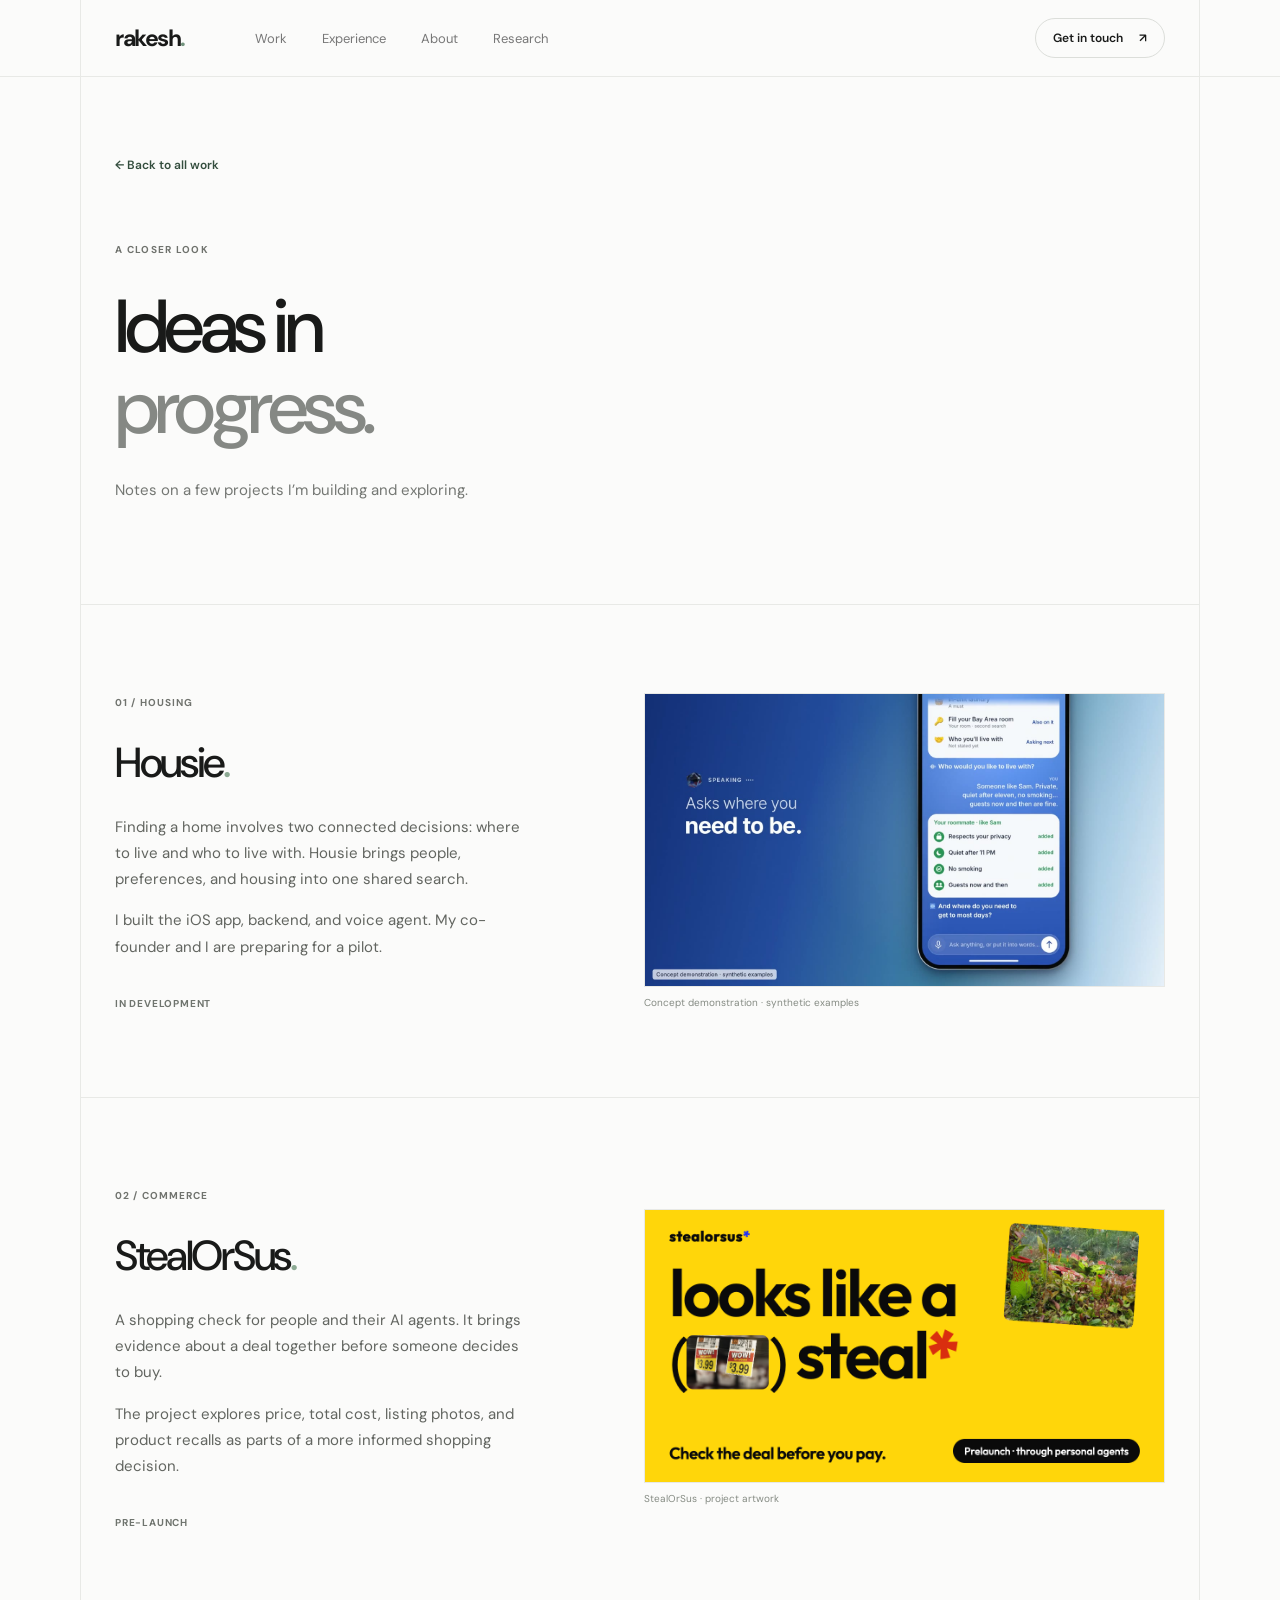
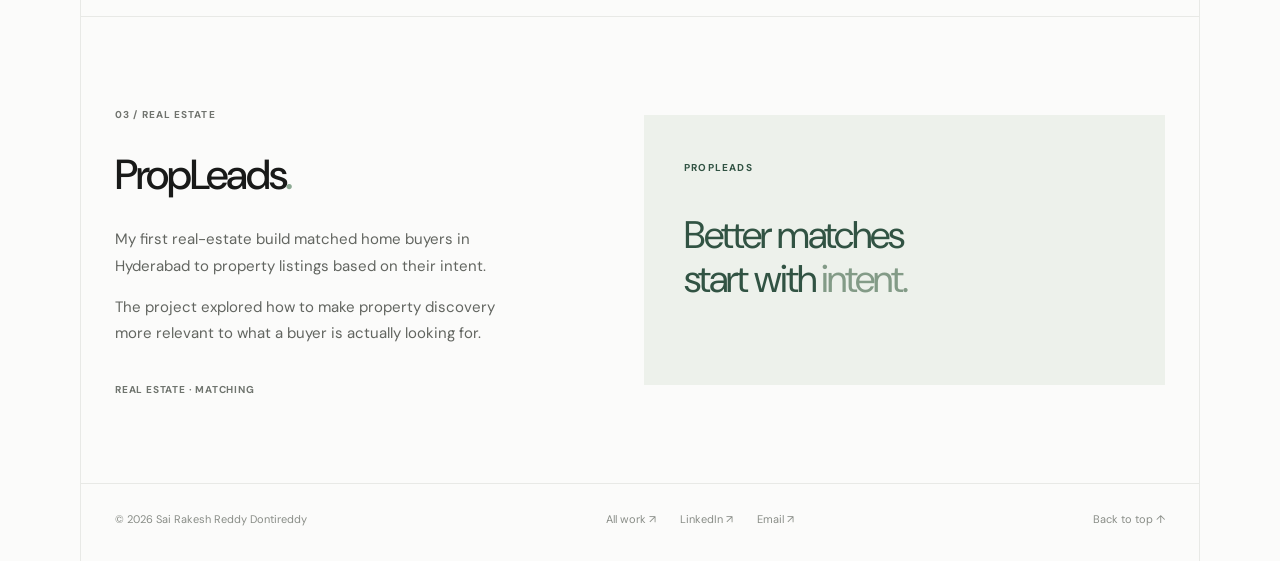
==== projects.html @ 5aecff78 "Link projects and refresh experience from LinkedIn" ====
<!doctype html>
<html lang="en">
<head>
  <meta charset="utf-8">
  <meta name="viewport" content="width=device-width, initial-scale=1">
  <meta name="description" content="A closer look at projects by Rakesh Reddy.">
  <title>Project notes — Rakesh Reddy</title>
  <link rel="stylesheet" href="style.css">
</head>
<body>
  <a class="skip" href="#main">Skip to content</a>
  <header class="topbar"><div class="topbar-inner frame"><a class="wordmark" href="index.html#top" aria-label="Rakesh Reddy, home">rakesh<span>.</span></a><nav aria-label="Main navigation"><a href="index.html#work">Work</a><a href="index.html#experience">Experience</a><a href="index.html#about">About</a><a href="index.html#research">Research</a></nav><a class="contact-link" href="mailto:rakeshreddyd56@gmail.com">Get in touch <span aria-hidden="true">↗</span></a></div></header>
  <main id="main" class="frame project-notes">
    <div class="notes-intro"><a class="back-link" href="index.html#work">← Back to all work</a><p class="eyebrow">A CLOSER LOOK</p><h1>Ideas in<br><span>progress.</span></h1><p>Notes on a few projects I’m building and exploring.</p></div>
    <section class="note" id="housie" aria-labelledby="housie-title"><div class="note-copy"><span class="small-label">01 / HOUSING</span><h2 id="housie-title">Housie<span>.</span></h2><p>Finding a home involves two connected decisions: where to live and who to live with. Housie brings people, preferences, and housing into one shared search.</p><p>I built the iOS app, backend, and voice agent. My co-founder and I are preparing for a pilot.</p><span class="project-status">IN DEVELOPMENT</span></div><figure class="note-visual"><img src="assets/housie-demo.jpg" alt="Housie concept demonstration showing a sample housing search"><figcaption>Concept demonstration · synthetic examples</figcaption></figure></section>
    <section class="note" id="stealorsus" aria-labelledby="stealorsus-title"><div class="note-copy"><span class="small-label">02 / COMMERCE</span><h2 id="stealorsus-title">StealOrSus<span>.</span></h2><p>A shopping check for people and their AI agents. It brings evidence about a deal together before someone decides to buy.</p><p>The project explores price, total cost, listing photos, and product recalls as parts of a more informed shopping decision.</p><span class="project-status">PRE-LAUNCH</span></div><figure class="note-visual"><img src="assets/stealorsus.png" alt="StealOrSus project artwork"><figcaption>StealOrSus · project artwork</figcaption></figure></section>
    <section class="note" id="propleads" aria-labelledby="propleads-title"><div class="note-copy"><span class="small-label">03 / REAL ESTATE</span><h2 id="propleads-title">PropLeads<span>.</span></h2><p>My first real-estate build matched home buyers in Hyderabad to property listings based on their intent.</p><p>The project explored how to make property discovery more relevant to what a buyer is actually looking for.</p><span class="project-status">REAL ESTATE · MATCHING</span></div><div class="note-text-visual" aria-hidden="true"><span>PROPLEADS</span><p>Better matches<br>start with <em>intent.</em></p></div></section>
  </main>
  <footer class="footer frame"><span>© 2026 Sai Rakesh Reddy Dontireddy</span><div><a href="index.html#work">All work ↗</a><a href="https://www.linkedin.com/in/sai-rakesh-reddy-525954173/">LinkedIn ↗</a><a href="mailto:rakeshreddyd56@gmail.com">Email ↗</a></div><a href="#main">Back to top ↑</a></footer>
</body>
</html>
---- style.css ----
@import url('https://fonts.googleapis.com/css2?family=DM+Sans:wght@400;500;600;700&display=swap');
:root{--ink:#191a19;--muted:#777a76;--quiet:#a5a7a3;--line:#e8e9e6;--paper:#fbfbfa;--green:#73947e;scroll-behavior:smooth}*{box-sizing:border-box}body{margin:0;background:var(--paper);color:var(--ink);font-family:'DM Sans',-apple-system,BlinkMacSystemFont,'Segoe UI',sans-serif;-webkit-font-smoothing:antialiased}a{color:inherit;text-decoration:none}a:focus-visible{outline:2px solid #416d59;outline-offset:5px}.skip{position:absolute;left:-10000px;top:0;z-index:20;padding:12px;background:#fff}.skip:focus{left:10px}.frame{width:min(1120px,calc(100% - 80px));margin-inline:auto;border-left:1px solid var(--line);border-right:1px solid var(--line)}.topbar{border-bottom:1px solid var(--line)}.topbar-inner{height:76px;display:flex;align-items:center;padding:0 34px;gap:70px}.wordmark{font-size:23px;letter-spacing:-1.5px;font-weight:700}.wordmark span{color:var(--green)}nav{display:flex;gap:35px;font-size:13px;color:#777}nav a:hover,.footer a:hover,.about-links a:hover{color:#111}.contact-link{margin-left:auto;border:1px solid #dcdeda;border-radius:100px;padding:11px 17px;font-size:12px;font-weight:600}.contact-link span{padding-left:13px}.hero{border-bottom:1px solid var(--line)}.hero-inner{padding:118px 34px 80px}.eyebrow{font-size:10px;letter-spacing:.13em;font-weight:700;color:#6f726d}.dot{display:inline-block;width:6px;height:6px;background:#97ae9d;border-radius:50%;vertical-align:2px;margin-right:8px}.hero h1{font-weight:500;font-size:clamp(46px,6.1vw,79px);letter-spacing:-.068em;line-height:1.08;margin:40px 0 56px}.hero h1>span:not(.portrait){color:#858884}.portrait{display:inline-flex;height:.72em;width:.72em;vertical-align:-.02em;margin:0 .1em 0 .18em;border-radius:50%;overflow:hidden;background:#e5e8e2}.portrait img{width:100%;height:100%;object-fit:cover;object-position:50% 35%}.hero-bottom{display:flex;justify-content:space-between;align-items:end;gap:35px}.hero-bottom p{font-size:15px;line-height:1.7;color:#747773;margin:0}.text-link{font-size:13px;font-weight:600;white-space:nowrap}.text-link span{margin-left:22px}.hero-grid{display:grid;grid-template-columns:repeat(3,1fr);border-top:1px solid var(--line)}.hero-grid>div{padding:30px 34px 32px;min-height:140px}.hero-grid>div+div{border-left:1px solid var(--line)}.hero-grid span,.small-label{font-size:10px;letter-spacing:.11em;color:#70736e;font-weight:700}.hero-grid p{max-width:245px;font-size:13px;line-height:1.65;color:#646763;margin:12px 0 0}.section{padding:125px 34px 120px;border-bottom:1px solid var(--line)}.section-heading{display:flex;justify-content:space-between;gap:20px;align-items:baseline}.section-heading p{font-size:12px;color:#737671;margin:0}.section h2,.closing h2{font-size:clamp(39px,5vw,60px);line-height:1.12;letter-spacing:-.055em;font-weight:500;margin:58px 0 75px}.section h2 span,.closing h2 span{color:#858884}.project-list{border-top:1px solid var(--line)}.project{display:grid;grid-template-columns:1fr 1.12fr;gap:64px;align-items:center;padding:40px 0;border-bottom:1px solid var(--line)}.project-copy{padding:8px 0}.project-meta{display:flex;gap:24px;color:#70736e;font-size:10px;letter-spacing:.1em;font-weight:700}.project h3{font-size:42px;letter-spacing:-.055em;font-weight:500;margin:28px 0 18px}.project-dot,.antarang-label span{color:#8daa94}.project-copy p{max-width:375px;font-size:15px;line-height:1.72;color:#626560}.project-copy .project-detail{font-size:13px;color:#737671;margin-top:16px}.project-status{display:inline-block;font-size:10px;letter-spacing:.08em;font-weight:700;color:#6f746e;margin-top:22px}.project-visual{height:340px;position:relative;overflow:hidden;background:#f0f2ef;border:1px solid #ebece9}.housie-visual{display:grid;place-items:center;background:#edf1ee}.phone{height:89%;width:148px;border:5px solid #fff;border-radius:22px;overflow:hidden;box-shadow:0 18px 45px #223b2e1a;background:#e4e9e6}.phone img{width:100%;height:100%;object-fit:cover;object-position:top}.image-caption{position:absolute;bottom:13px;right:16px;color:#8c928b;font-size:10px}.steal-visual{display:flex;align-items:center;background:#ffd300}.steal-visual img{width:100%;height:100%;object-fit:cover}.steal-visual .image-caption{color:#5e5422}.antarang-visual{background:#eeeae2;display:flex;align-items:center;justify-content:center;gap:24px}.antarang-mark{font-size:80px;color:#355d4c;font-weight:700;letter-spacing:-.08em}.antarang-mark span{color:#9bae92}.antarang-label{border-left:1px solid #c9d0c5;padding-left:22px;font-size:23px;line-height:1.12;letter-spacing:-.04em;color:#53685b}.about-grid{display:grid;grid-template-columns:1.1fr .9fr;gap:75px}.about-grid h2{margin:60px 0 0}.about-copy{padding-top:60px}.about-copy p{font-size:15px;line-height:1.8;color:#646763;margin:0 0 23px}.about-links{display:flex;gap:28px;font-size:13px;font-weight:600;margin-top:32px}.research-grid{display:grid;grid-template-columns:1.4fr .7fr;gap:100px}.paper{display:flex;justify-content:space-between;gap:25px;border-bottom:1px solid var(--line);padding:23px 0;font-size:15px;line-height:1.5}.paper>span:last-child{flex-shrink:0}.paper:hover,.more-link:hover{color:#63806c}.more-link{display:inline-block;margin-top:26px;font-size:13px;font-weight:600}.recognition p{border-bottom:1px solid var(--line);padding:17px 0;margin:0;font-size:14px;line-height:1.6;color:#696d67}.closing{padding:115px 34px 130px;border-bottom:1px solid var(--line)}.closing h2{margin:48px 0 24px}.closing p{max-width:430px;color:#767a75;line-height:1.7;font-size:15px}.contact-button{display:inline-block;background:#1b1c1a;color:white;border-radius:100px;font-size:13px;font-weight:600;padding:15px 22px;margin-top:20px}.contact-button span{padding-left:35px}.contact-button:hover{background:#496c57}.footer{display:flex;align-items:center;justify-content:space-between;padding:28px 34px 35px;font-size:11px;color:#898d87}.footer div{display:flex;gap:24px}@media(max-width:760px){.frame{width:calc(100% - 32px)}.topbar-inner{height:68px;padding:0 18px;gap:14px}.wordmark{font-size:21px}nav{margin-left:auto;gap:17px;font-size:12px}nav a:nth-child(3){display:none}.contact-link{display:none}.hero-inner{padding:85px 20px 55px}.hero h1{font-size:clamp(43px,9.5vw,67px);margin:32px 0 39px}.desktop-break{display:none}.hero-bottom{display:block}.text-link{display:inline-block;margin-top:26px}.hero-grid{grid-template-columns:1fr}.hero-grid>div{min-height:0;padding:23px 20px}.hero-grid>div+div{border-left:0;border-top:1px solid var(--line)}.hero-grid p{max-width:none}.section{padding:88px 20px}.section-heading p{display:none}.section h2{margin:42px 0 50px}.project{grid-template-columns:1fr;gap:25px;padding:36px 0}.project h3{font-size:35px;margin:24px 0 12px}.project-status{margin-top:12px}.project-visual{height:290px}.about-grid,.research-grid{grid-template-columns:1fr;gap:20px}.about-grid h2{margin:42px 0 0}.about-copy{padding-top:0}.research-grid{gap:55px}.closing{padding:90px 20px}.footer{padding:28px 20px;align-items:flex-start;gap:22px;flex-wrap:wrap}.footer div{gap:15px}}@media(prefers-reduced-motion:reduce){:root{scroll-behavior:auto}}

/* Additional work and background, kept in the same quiet visual language. */
.more-work,.education,.expertise{margin-top:110px}.list-heading{display:flex;align-items:end;justify-content:space-between;gap:30px;margin-bottom:32px}.list-heading h3{font-size:31px;font-weight:500;letter-spacing:-.045em;margin:18px 0 0}.list-heading h3 span{color:#8daa94}.list-heading>p{max-width:285px;color:#767a75;font-size:13px;line-height:1.6;margin:0}.archive-grid{display:grid;grid-template-columns:repeat(2,minmax(0,1fr));border-top:1px solid var(--line)}.archive-grid article{padding:28px 42px 30px 0;border-bottom:1px solid var(--line);min-height:195px}.archive-grid article:nth-child(even){padding-left:42px;padding-right:0;border-left:1px solid var(--line)}.archive-number{font-size:10px;color:#737671;letter-spacing:.09em;font-weight:700}.archive-grid h4{font-size:19px;font-weight:500;letter-spacing:-.025em;margin:18px 0 10px}.archive-grid p{font-size:13px;line-height:1.7;color:#686c66;max-width:430px;margin:0 0 15px}.archive-tags{font-size:11px;color:#777b75;line-height:1.5}.experience-list{border-top:1px solid var(--line)}.experience-item{border-bottom:1px solid var(--line)}.experience-item summary{display:grid;grid-template-columns:180px minmax(0,1fr) 22px;align-items:start;gap:30px;list-style:none;cursor:pointer;padding:28px 0}.experience-item summary::-webkit-details-marker{display:none}.experience-item summary:focus-visible{outline:2px solid #416d59;outline-offset:3px}.experience-period{color:#7a7d78;font-size:10px;letter-spacing:.08em;font-weight:700;padding-top:5px}.experience-title{display:flex;flex-direction:column;gap:6px}.experience-title strong{font-size:17px;font-weight:500}.experience-title>span{font-size:13px;color:#737771}.expand-icon{font-size:22px;color:#8a8e88;font-weight:400;line-height:1}.experience-item[open] .expand-icon{transform:rotate(45deg)}.experience-body{margin:0 52px 32px 210px;max-width:650px}.experience-body p{color:#626660;font-size:14px;line-height:1.75;margin:0 0 14px}.experience-body>span{display:block;color:#797d77;font-size:11px;line-height:1.7;margin-top:20px}.education-list{border-top:1px solid var(--line)}.education-list article{display:grid;grid-template-columns:180px 1fr;gap:30px;padding:27px 0;border-bottom:1px solid var(--line)}.education-list article>span{color:#7a7d78;font-size:10px;letter-spacing:.08em;font-weight:700;padding-top:5px}.education-list h4,.expertise-grid h4{font-size:16px;font-weight:500;margin:0 0 8px}.education-list p{font-size:13px;color:#6d716b;line-height:1.7;margin:0 0 8px}.education-list .detail-line{max-width:650px;color:#777b75;font-size:12px}.education-list a{font-size:12px;font-weight:600}.expertise-grid{display:grid;grid-template-columns:repeat(3,minmax(0,1fr));border-top:1px solid var(--line);border-bottom:1px solid var(--line)}.expertise-grid article{padding:28px 27px 32px 0}.expertise-grid article+article{padding-left:27px;border-left:1px solid var(--line)}.expertise-grid p{font-size:13px;color:#686c66;line-height:1.7;min-height:90px}.expertise-grid article>span{font-size:11px;color:#797d77;line-height:1.9}
@media(max-width:760px){.more-work,.education,.expertise{margin-top:80px}.list-heading{align-items:start;flex-direction:column;gap:13px}.list-heading h3{font-size:27px}.archive-grid{grid-template-columns:1fr}.archive-grid article,.archive-grid article:nth-child(even){padding:25px 0;min-height:0;border-left:0}.experience-item summary{grid-template-columns:minmax(0,1fr) 22px;gap:9px 15px;padding:24px 0}.experience-period{grid-column:1;grid-row:1}.experience-title{grid-column:1;grid-row:2}.expand-icon{grid-column:2;grid-row:1 / span 2;align-self:center}.experience-body{margin:0 10px 28px 0}.education-list article{grid-template-columns:1fr;gap:10px}.expertise-grid{grid-template-columns:1fr}.expertise-grid article,.expertise-grid article+article{padding:24px 0;border-left:0}.expertise-grid article+article{border-top:1px solid var(--line)}.expertise-grid p{min-height:0}}

@media(max-width:760px){.topbar-inner{padding:0 12px;gap:8px}.topbar-inner nav{gap:clamp(7px,2vw,15px);font-size:11px}.topbar-inner nav a:nth-child(3){display:inline}}

/* Project imagery and a more personal introduction. */
.portrait img{transform:scale(2);transform-origin:50% 39%}
.housie-visual{background:#e5edf6;display:block}
.housie-demo{width:100%;height:100%;object-fit:cover;object-position:center;display:block}
.housie-visual .image-caption{color:#fff;background:#142d50c9;padding:5px 8px;border-radius:3px}
.antarang-visual{background:#e8ede7;display:grid;place-items:center;padding:34px}
.antarang-board{width:min(100%,410px);padding:24px 27px 20px;background:#fbfaf5;border:1px solid #e0e4dc;box-shadow:0 18px 45px #263b2b12}
.antarang-top{display:flex;align-items:center;gap:10px;font-size:8px;font-weight:700;letter-spacing:.12em;color:#63736a}
.antarang-top>span:last-child{margin-left:auto;color:#909d93;letter-spacing:.08em}
.antarang-logo{font-size:24px;line-height:1;letter-spacing:-.1em;color:#244f3d}
.antarang-logo span{color:#a1bba7}
.antarang-prompt{font-size:clamp(20px,2.2vw,29px);line-height:1.12;letter-spacing:-.045em;color:#304a3b;margin:31px 0 28px}
.antarang-prompt em{font-style:normal;color:#839b87}
.antarang-topics{display:flex;gap:8px;flex-wrap:wrap}
.antarang-topics span{font-size:9px;color:#65756a;padding:8px 9px;border:1px solid #dce4d9;border-radius:3px}
.about-photo{width:min(230px,75%);margin:38px 0 0}
.about-photo img{width:100%;aspect-ratio:4/3;object-fit:cover;object-position:50% 40%;display:block}
.about-photo figcaption{font-size:10px;color:#858b83;letter-spacing:.03em;margin-top:10px}
@media(max-width:760px){.about-photo{width:min(230px,72%);margin:24px 0 18px}.antarang-visual{padding:25px}.antarang-prompt{font-size:25px}.housie-demo{object-fit:cover}}

.housie-visual{height:auto;aspect-ratio:16/9}.housie-demo{object-fit:contain}

/* Links, website snapshot, and focused project notes. */
.project h3 a:hover,.archive-grid h4 a:hover{color:#63806c}
.project-link,.archive-link,.back-link{display:block;width:fit-content;font-size:12px;font-weight:600;color:#344e3e;margin-top:18px}
.project-link span,.archive-link span{margin-left:7px}.project-link:hover,.archive-link:hover,.back-link:hover{text-decoration:underline}
.antarang-snapshot{display:block;height:auto;aspect-ratio:1512/823;background:#f4f6f5}
.antarang-snapshot img{display:block;width:100%;height:100%;object-fit:cover;object-position:center top}
.antarang-snapshot .image-caption{color:#526a62;background:#f7faf8e8;padding:5px 8px;border-radius:3px}
.notes-intro{padding:80px 34px 85px;border-bottom:1px solid var(--line)}
.back-link{margin:0 0 70px}.notes-intro h1{font-size:clamp(47px,6vw,75px);line-height:1.08;letter-spacing:-.06em;font-weight:500;margin:30px 0}
.notes-intro h1 span{color:#858884}.notes-intro>p:last-child{font-size:15px;color:#747773;line-height:1.7}
.note{display:grid;grid-template-columns:1fr 1.12fr;gap:64px;align-items:center;padding:85px 34px;border-bottom:1px solid var(--line);scroll-margin-top:20px}
.note h2{font-size:42px;letter-spacing:-.055em;font-weight:500;margin:24px 0}.note h2 span{color:#8daa94}
.note-copy p{font-size:15px;line-height:1.75;color:#626560;max-width:420px}
.note-visual{margin:0}.note-visual img{display:block;width:100%;height:auto;border:1px solid var(--line)}.note-visual figcaption{font-size:10px;color:#858b83;margin-top:9px}
.note-text-visual{background:#edf1eb;min-height:270px;display:flex;flex-direction:column;justify-content:center;padding:40px;color:#315343}.note-text-visual>span{font-size:10px;letter-spacing:.12em;font-weight:700}.note-text-visual p{font-size:clamp(27px,3vw,40px);letter-spacing:-.05em;line-height:1.15}.note-text-visual em{color:#839b87;font-style:normal}
@media(max-width:760px){.notes-intro{padding:65px 20px}.back-link{margin-bottom:55px}.note{grid-template-columns:1fr;gap:30px;padding:65px 20px}.note h2{font-size:35px}.note-text-visual{min-height:220px}.antarang-snapshot{height:auto}}
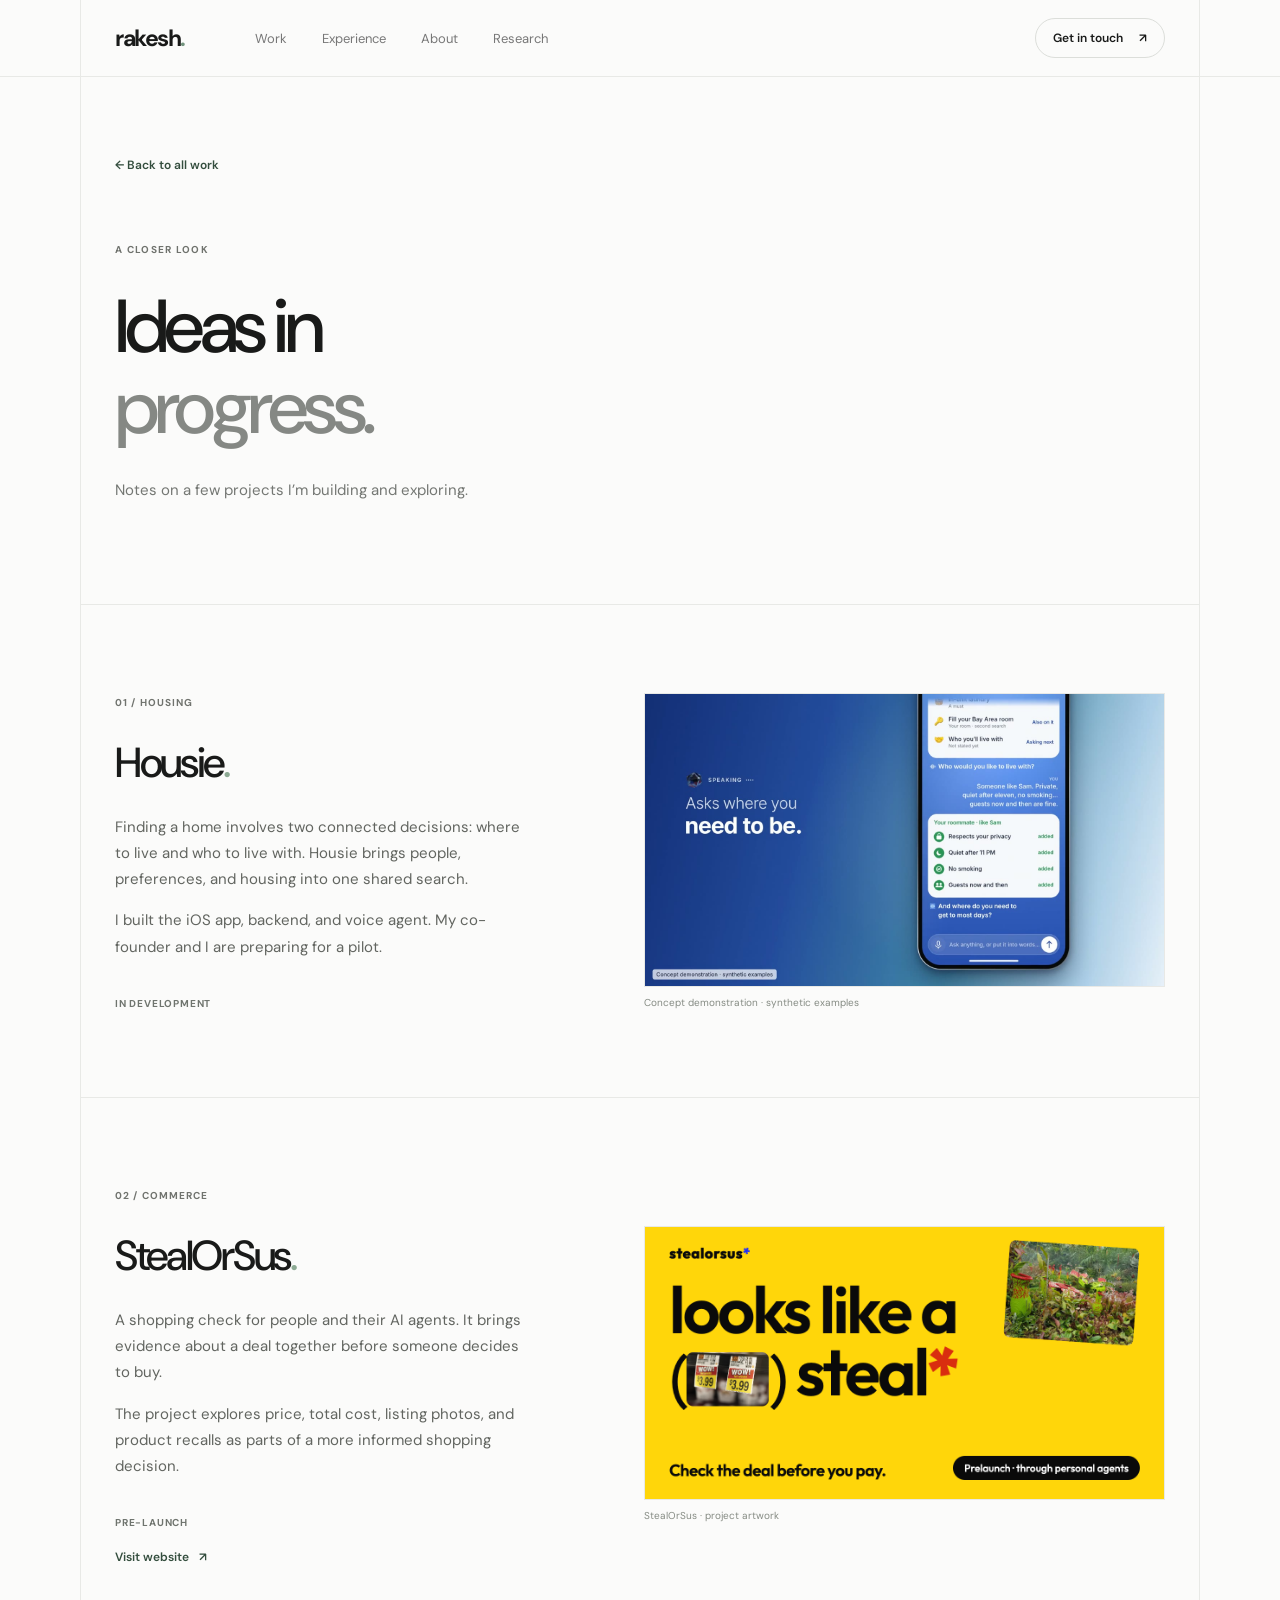
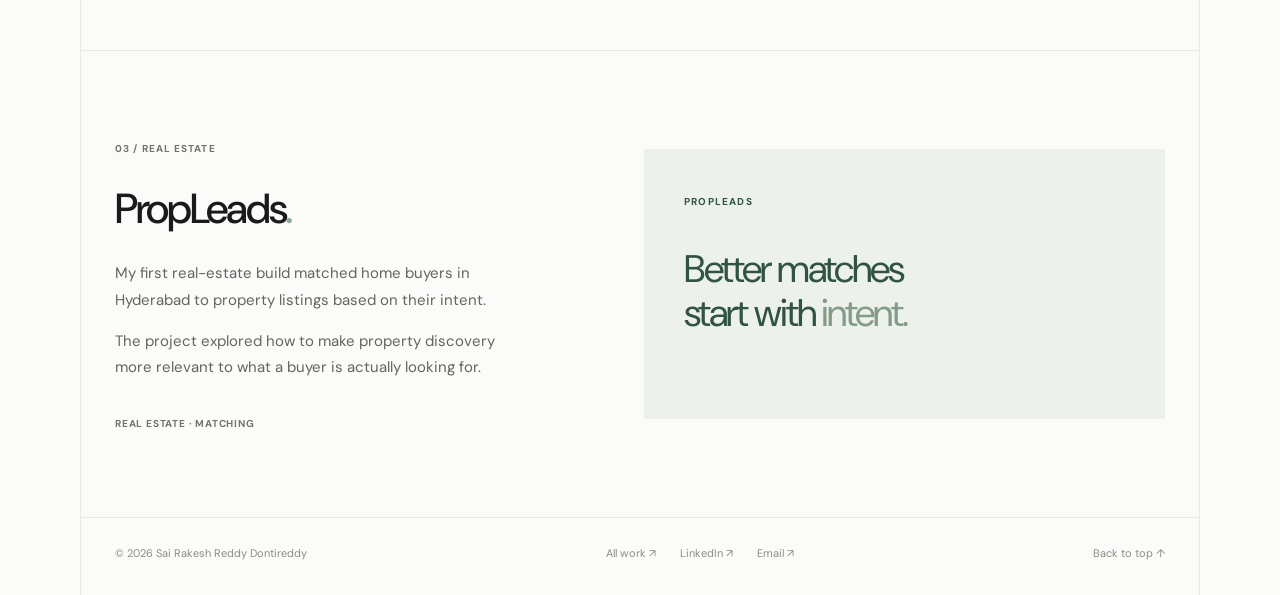
==== commit 70fe6252: "Link StealOrSus website" ====
--- a/projects.html
+++ b/projects.html
@@ -2,6 +2,7 @@
 <html lang="en">
 <head>
   <meta charset="utf-8">
+  <link rel="icon" type="image/svg+xml" href="/assets/favicon.svg">
   <meta name="viewport" content="width=device-width, initial-scale=1">
   <meta name="description" content="A closer look at projects by Rakesh Reddy.">
   <title>Project notes — Rakesh Reddy</title>
@@ -13,7 +14,7 @@
   <main id="main" class="frame project-notes">
     <div class="notes-intro"><a class="back-link" href="index.html#work">← Back to all work</a><p class="eyebrow">A CLOSER LOOK</p><h1>Ideas in<br><span>progress.</span></h1><p>Notes on a few projects I’m building and exploring.</p></div>
     <section class="note" id="housie" aria-labelledby="housie-title"><div class="note-copy"><span class="small-label">01 / HOUSING</span><h2 id="housie-title">Housie<span>.</span></h2><p>Finding a home involves two connected decisions: where to live and who to live with. Housie brings people, preferences, and housing into one shared search.</p><p>I built the iOS app, backend, and voice agent. My co-founder and I are preparing for a pilot.</p><span class="project-status">IN DEVELOPMENT</span></div><figure class="note-visual"><img src="assets/housie-demo.jpg" alt="Housie concept demonstration showing a sample housing search"><figcaption>Concept demonstration · synthetic examples</figcaption></figure></section>
-    <section class="note" id="stealorsus" aria-labelledby="stealorsus-title"><div class="note-copy"><span class="small-label">02 / COMMERCE</span><h2 id="stealorsus-title">StealOrSus<span>.</span></h2><p>A shopping check for people and their AI agents. It brings evidence about a deal together before someone decides to buy.</p><p>The project explores price, total cost, listing photos, and product recalls as parts of a more informed shopping decision.</p><span class="project-status">PRE-LAUNCH</span></div><figure class="note-visual"><img src="assets/stealorsus.png" alt="StealOrSus project artwork"><figcaption>StealOrSus · project artwork</figcaption></figure></section>
+    <section class="note" id="stealorsus" aria-labelledby="stealorsus-title"><div class="note-copy"><span class="small-label">02 / COMMERCE</span><h2 id="stealorsus-title">StealOrSus<span>.</span></h2><p>A shopping check for people and their AI agents. It brings evidence about a deal together before someone decides to buy.</p><p>The project explores price, total cost, listing photos, and product recalls as parts of a more informed shopping decision.</p><span class="project-status">PRE-LAUNCH</span><a class="project-link" href="https://stealorsus.com/">Visit website <span aria-hidden="true">↗</span></a></div><figure class="note-visual"><img src="assets/stealorsus.png" alt="StealOrSus project artwork"><figcaption>StealOrSus · project artwork</figcaption></figure></section>
     <section class="note" id="propleads" aria-labelledby="propleads-title"><div class="note-copy"><span class="small-label">03 / REAL ESTATE</span><h2 id="propleads-title">PropLeads<span>.</span></h2><p>My first real-estate build matched home buyers in Hyderabad to property listings based on their intent.</p><p>The project explored how to make property discovery more relevant to what a buyer is actually looking for.</p><span class="project-status">REAL ESTATE · MATCHING</span></div><div class="note-text-visual" aria-hidden="true"><span>PROPLEADS</span><p>Better matches<br>start with <em>intent.</em></p></div></section>
   </main>
   <footer class="footer frame"><span>© 2026 Sai Rakesh Reddy Dontireddy</span><div><a href="index.html#work">All work ↗</a><a href="https://www.linkedin.com/in/sai-rakesh-reddy-525954173/">LinkedIn ↗</a><a href="mailto:rakeshreddyd56@gmail.com">Email ↗</a></div><a href="#main">Back to top ↑</a></footer>
--- a/style.css
+++ b/style.css
@@ -45,3 +45,17 @@
 .note-visual{margin:0}.note-visual img{display:block;width:100%;height:auto;border:1px solid var(--line)}.note-visual figcaption{font-size:10px;color:#858b83;margin-top:9px}
 .note-text-visual{background:#edf1eb;min-height:270px;display:flex;flex-direction:column;justify-content:center;padding:40px;color:#315343}.note-text-visual>span{font-size:10px;letter-spacing:.12em;font-weight:700}.note-text-visual p{font-size:clamp(27px,3vw,40px);letter-spacing:-.05em;line-height:1.15}.note-text-visual em{color:#839b87;font-style:normal}
 @media(max-width:760px){.notes-intro{padding:65px 20px}.back-link{margin-bottom:55px}.note{grid-template-columns:1fr;gap:30px;padding:65px 20px}.note h2{font-size:35px}.note-text-visual{min-height:220px}.antarang-snapshot{height:auto}}
+
+/* Clear, detailed experience entries. */
+.experience-source{font-size:12px;color:#68796d;font-weight:600}
+.experience-source:hover{text-decoration:underline}
+.experience-body .experience-location{font-size:11px;color:#777d75;letter-spacing:.02em;margin:0 0 15px}
+.experience-points{padding:0 0 0 17px;margin:0;color:#626660;font-size:14px;line-height:1.75}
+.experience-points li+li{margin-top:9px}
+.experience-points li::marker{color:#8daa94}
+@media(max-width:760px){.experience-source{font-size:11px}.experience-points{padding-left:17px}}
+
+.research-progress{margin-top:46px}.paper-in-progress{justify-content:flex-start;color:#505750}.paper-in-progress>span:last-child{flex-shrink:1}
+
+/* Publication context and links in the research section. */
+.paper small{display:block;margin-top:7px;color:#7a7e78;font-size:11px;line-height:1.4}.recognition a{color:#354f40;font-weight:600}.recognition a:hover{text-decoration:underline}.recognition-group{margin-top:45px}
